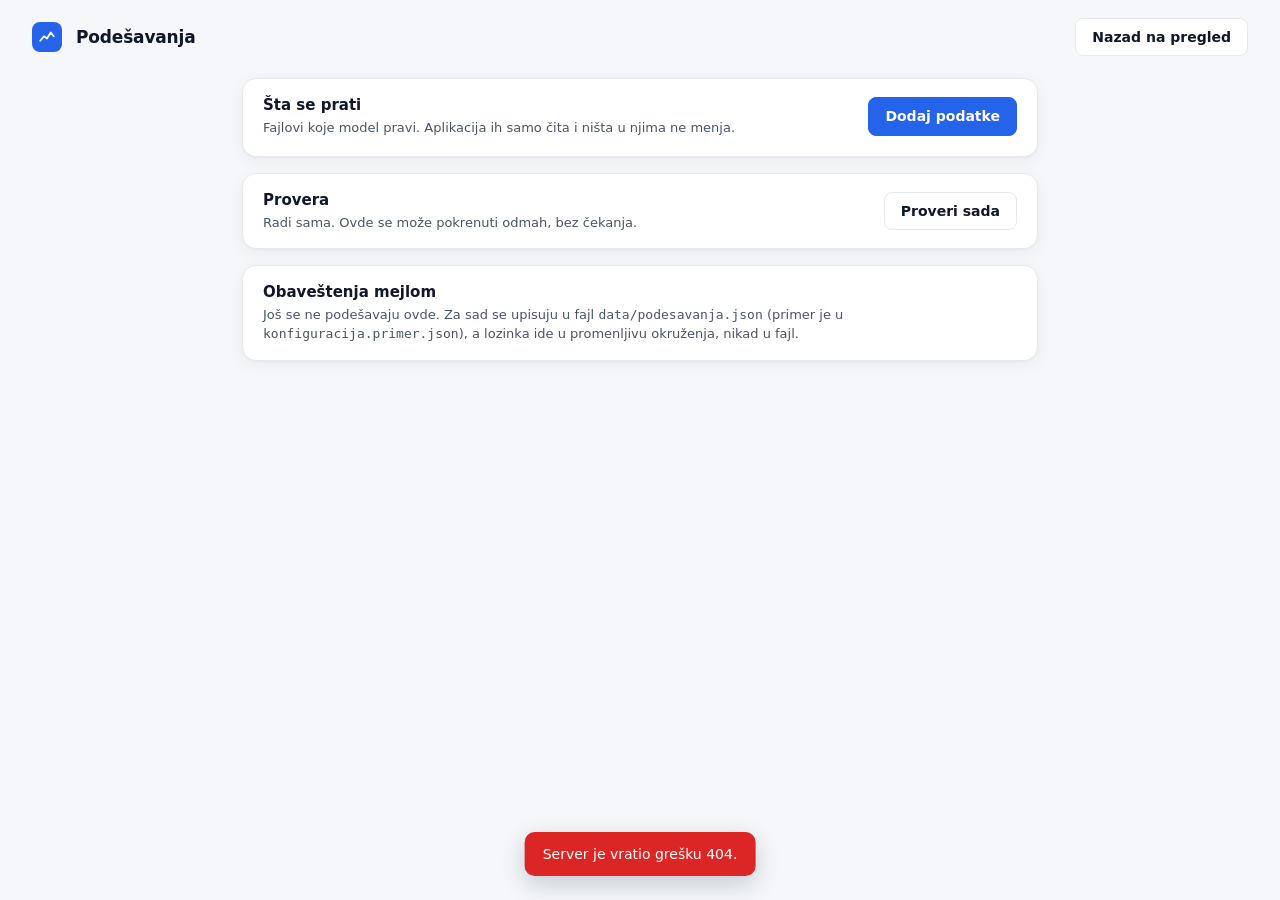
==== app/dashboard/static/podesavanja.html @ 0b0ce498 "Novi izgled" ====
<!doctype html>
<html lang="sr-Latn">
<head>
  <meta charset="utf-8">
  <meta name="viewport" content="width=device-width, initial-scale=1">
  <title>Podešavanja – Monitoring modela</title>
  <meta name="color-scheme" content="light dark">
  <link rel="icon" href="data:,">
  <link rel="stylesheet" href="stil.css">
  <script type="module" src="podesavanja.js"></script>
</head>
<body>
  <header class="vrh">
    <div class="logo" aria-hidden="true"><svg viewBox="0 0 24 24"><path d="M3 17l5-6 4 3 5-8 4 5"/></svg></div>
    <h1>Podešavanja</h1>
    <a class="dugme dugme--tiho" href="./">Nazad na pregled</a>
  </header>

  <main class="sadrzaj sadrzaj--usko" id="sadrzaj">
    <section class="ploca">
      <div class="ploca__glava">
        <div>
          <h2>Šta se prati</h2>
          <p class="ploca__opis">Fajlovi koje model pravi. Aplikacija ih samo čita i ništa u njima ne menja.</p>
        </div>
        <button type="button" class="dugme desno" id="dodaj">Dodaj podatke</button>
      </div>
      <ul class="praceno__lista" id="praceno-lista"></ul>
    </section>

    <section class="ploca">
      <div class="ploca__glava">
        <div>
          <h2>Provera</h2>
          <p class="ploca__opis" id="provera-opis">Radi sama. Ovde se može pokrenuti odmah, bez čekanja.</p>
        </div>
        <button type="button" class="dugme dugme--tiho desno" id="proveri">Proveri sada</button>
      </div>
      <div class="razmak"></div>
    </section>

    <section class="ploca">
      <div class="ploca__glava">
        <div>
          <h2>Obaveštenja mejlom</h2>
          <p class="ploca__opis">Još se ne podešavaju ovde. Za sad se upisuju u fajl <code>data/podesavanja.json</code>
            (primer je u <code>konfiguracija.primer.json</code>), a lozinka ide u promenljivu okruženja, nikad u fajl.</p>
        </div>
      </div>
      <div class="razmak"></div>
    </section>
  </main>

  <dialog class="dijalog" id="dijalog" aria-labelledby="dijalog-naslov">
    <form method="dialog" class="dijalog__sadrzaj" id="dijalog-forma">
      <div class="dijalog__glava">
        <h2 id="dijalog-naslov">Dodaj podatke</h2>
        <button type="button" class="dugme dugme--tiho dugme--malo" id="dijalog-zatvori" aria-label="Zatvori">✕</button>
      </div>
      <div id="dijalog-telo"></div>
    </form>
  </dialog>

  <div class="oblacic" id="tooltip" role="tooltip" hidden></div>
  <div class="obavestenje" id="obavestenje" role="status" aria-live="polite" hidden></div>
</body>
</html>
---- app/dashboard/static/stil.css ----
/*
 * Izgled: svetao i čist. Plava je boja aplikacije (dugmad, linija modela);
 * zelena, žuta i crvena znače SAMO stanje (u redu, problem, hitno), da se
 * na prvi pogled vidi šta je bitno. Tamna tema se uključuje sama, po
 * podešavanju računara.
 */

:root {
  --pozadina: #f5f7fa;
  --kartica: #ffffff;
  --ivica: #e6e9ef;
  --mreza: #eef1f5;
  --tekst: #0f172a;
  --tekst-2: #475569;
  --tekst-3: #8391a5;
  --plava: #2563eb;
  --plava-jaka: #1d4ed8;
  --plava-svetla: #eff4ff;
  --zelena: #16a34a;
  --zelena-svetla: #ecfdf3;
  --zelena-ivica: #bbf7d0;
  --zuta: #d97706;
  --zuta-svetla: #fff7e8;
  --zuta-ivica: #fcd9a0;
  --crvena: #dc2626;
  --crvena-svetla: #fef2f2;
  --crvena-ivica: #fecaca;
  --siva-znak: #cbd5e1;
  --tamna-oznaka: #0f172a;
  --senka: 0 1px 2px rgba(15, 23, 42, 0.04), 0 4px 16px rgba(15, 23, 42, 0.05);
  --font: "Inter", system-ui, -apple-system, "Segoe UI", Roboto, sans-serif;
  --mono: ui-monospace, "SF Mono", Menlo, Consolas, monospace;
  --kat-1: #2563eb; --kat-2: #93c5fd; --kat-3: #0f766e; --kat-4: #cbd5e1;
  color-scheme: light;
}

@media (prefers-color-scheme: dark) {
  :root {
    --pozadina: #0b1120;
    --kartica: #111827;
    --ivica: #1f2a3c;
    --mreza: #1a2333;
    --tekst: #e5e9f0;
    --tekst-2: #a3adbd;
    --tekst-3: #6b778a;
    --plava: #4f8bff;
    --plava-jaka: #6d9fff;
    --plava-svetla: #15223d;
    --zelena: #22c55e;
    --zelena-svetla: #0f2219;
    --zelena-ivica: #1d4a30;
    --zuta: #f59e0b;
    --zuta-svetla: #251c0c;
    --zuta-ivica: #5a4217;
    --crvena: #f05252;
    --crvena-svetla: #2a1414;
    --crvena-ivica: #5c2323;
    --siva-znak: #3a465a;
    --tamna-oznaka: #e5e9f0;
    --senka: none;
    --kat-1: #4f8bff; --kat-2: #1e3a6b; --kat-3: #2dd4bf; --kat-4: #3a465a;
    color-scheme: dark;
  }
}

* { box-sizing: border-box; }
html { -webkit-text-size-adjust: 100%; }
body {
  margin: 0;
  background: var(--pozadina);
  color: var(--tekst);
  font: 15px/1.45 var(--font);
  -webkit-font-smoothing: antialiased;
}
h1, h2, h3, p { margin: 0; }
button, input, select { font: inherit; color: inherit; }
a { color: var(--plava); }
code { font: 13px var(--mono); }
:focus-visible { outline: 2px solid var(--plava); outline-offset: 2px; }
[hidden] { display: none !important; }

/* ---------- zaglavlje ---------- */

.vrh {
  display: flex;
  align-items: center;
  gap: 14px;
  max-width: 1280px;
  margin: 0 auto;
  padding: 18px 32px;
}
.vrh h1 { font-size: 17px; font-weight: 650; letter-spacing: -0.01em; }
.logo {
  width: 30px; height: 30px; flex: none;
  border-radius: 8px;
  background: var(--plava);
  display: grid; place-items: center;
}
.logo svg, .prazno-stanje__ikona svg {
  width: 18px; height: 18px;
  fill: none; stroke: #fff; stroke-width: 2.4; stroke-linecap: round; stroke-linejoin: round;
}
.vrh__status {
  margin-left: auto;
  display: flex; align-items: center; gap: 8px;
  color: var(--tekst-2); font-size: 13px;
}
.vrh > .dugme { margin-left: auto; }
.zupcanik {
  width: 38px; height: 38px; flex: none;
  border: 1px solid var(--ivica); border-radius: 10px;
  background: var(--kartica);
  display: grid; place-items: center;
  color: var(--tekst-2);
}
.zupcanik:hover { color: var(--tekst); border-color: var(--tekst-3); }
.zupcanik svg { width: 19px; height: 19px; fill: none; stroke: currentColor; stroke-width: 1.8; }

.tacka { display: inline-block; width: 8px; height: 8px; border-radius: 50%; flex: none; background: var(--siva-znak); }
.tacka--zivo { background: var(--zelena); box-shadow: 0 0 0 4px var(--zelena-svetla); }
.tacka--ok { background: var(--zelena); }
.tacka--info { background: var(--zelena); }
.tacka--upozorenje { background: var(--zuta); }
.tacka--kriticno { background: var(--crvena); }

.sadrzaj { max-width: 1280px; margin: 0 auto; padding: 4px 32px 48px; }
.sadrzaj--usko { max-width: 860px; }

/* ---------- pločice ---------- */

.plocice {
  display: grid;
  grid-template-columns: 1.25fr 1fr 1fr;
  gap: 16px;
  margin-bottom: 16px;
}
.plocica {
  position: relative;
  min-height: 124px;
  padding: 18px 20px;
  background: var(--kartica);
  border: 1px solid var(--ivica);
  border-radius: 14px;
  box-shadow: var(--senka);
}
.plocica__naziv { color: var(--tekst-2); font-size: 13px; font-weight: 500; }
.plocica__broj {
  margin: 4px 0 2px;
  font-size: 30px; font-weight: 700; line-height: 1.1; letter-spacing: -0.02em;
  font-variant-numeric: tabular-nums;
}
.plocica__broj .jedinica { margin-left: 2px; font-size: 18px; font-weight: 600; color: var(--tekst-2); }
.plocica__opis { color: var(--tekst-2); font-size: 13px; }
.plocica__opis--slabo { color: var(--tekst-3); }
.plocica__grafik { position: absolute; right: 18px; bottom: 16px; width: 120px; height: 34px; }

.plocica--stanje { display: flex; align-items: center; gap: 18px; }
.lampa {
  width: 58px; height: 58px; flex: none;
  border-radius: 50%;
  display: grid; place-items: center;
  background: var(--zelena);
  color: #fff;
  font: 700 30px/1 var(--font);
  box-shadow: 0 0 0 7px var(--zelena-svetla);
}
.lampa svg { width: 30px; height: 30px; fill: none; stroke: #fff; stroke-width: 2.6; stroke-linecap: round; stroke-linejoin: round; }
.plocica--ok { background: linear-gradient(0deg, var(--zelena-svetla), var(--kartica)); border-color: var(--zelena-ivica); }
.plocica--upozorenje { background: linear-gradient(0deg, var(--zuta-svetla), var(--kartica)); border-color: var(--zuta-ivica); }
.plocica--upozorenje .lampa { background: var(--zuta); box-shadow: 0 0 0 7px var(--zuta-ivica); }
.plocica--kriticno { background: linear-gradient(0deg, var(--crvena-svetla), var(--kartica)); border-color: var(--crvena-ivica); }
.plocica--kriticno .lampa { background: var(--crvena); box-shadow: 0 0 0 7px var(--crvena-ivica); }
.plocica--preko .plocica__opis:not(.plocica__opis--slabo) { color: var(--zuta); font-weight: 600; }

.mini { width: 100%; height: 100%; overflow: visible; }
.mini__linija { fill: none; stroke: var(--plava); stroke-width: 2; stroke-linecap: round; stroke-linejoin: round; }
.mini__linija--preko { stroke: var(--zuta); }
.mini__granica { stroke: var(--tekst-3); stroke-width: 1; stroke-dasharray: 3 3; opacity: 0.6; }

/* ---------- ploče ---------- */

.glavno {
  display: grid;
  grid-template-columns: minmax(0, 1fr) 340px;
  gap: 16px;
  align-items: start;
}
.ploca {
  background: var(--kartica);
  border: 1px solid var(--ivica);
  border-radius: 14px;
  box-shadow: var(--senka);
}
.ploca + .ploca { margin-top: 16px; }
.glavno .ploca + .ploca { margin-top: 0; }
.ploca__glava {
  display: flex; align-items: center; flex-wrap: wrap; gap: 10px 12px;
  padding: 16px 20px 8px;
}
.ploca__glava h2 { font-size: 15px; font-weight: 650; }
.ploca__opis { margin-top: 2px; color: var(--tekst-2); font-size: 13px; }
.znacka {
  margin-left: auto;
  padding: 2px 9px;
  border-radius: 99px;
  background: var(--pozadina);
  color: var(--tekst-2);
  font-size: 12px;
}

/* tabovi modela, izvor, period */
.tabovi { display: flex; flex-wrap: wrap; gap: 4px; padding: 4px; border-radius: 10px; background: var(--pozadina); }
.tab {
  display: flex; align-items: center; gap: 7px;
  padding: 6px 12px;
  border: 0; border-radius: 7px;
  background: none;
  color: var(--tekst-2); font-size: 14px; font-weight: 500;
  cursor: pointer;
}
.tab:hover { color: var(--tekst); }
.tab[aria-pressed="true"] { background: var(--kartica); color: var(--tekst); box-shadow: 0 1px 3px rgba(15, 23, 42, 0.12); }
.izvor-izbor { display: flex; align-items: center; gap: 8px; color: var(--tekst-2); font-size: 13px; }
.izvor-izbor select, .polje select, .polje input[type="text"] {
  padding: 6px 10px;
  border: 1px solid var(--ivica); border-radius: 8px;
  background: var(--kartica);
  font-size: 14px;
}
.period { margin-left: auto; display: flex; flex-wrap: wrap; gap: 2px; }
.period button {
  padding: 5px 10px;
  border: 0; border-radius: 7px;
  background: none;
  color: var(--tekst-2); font-size: 13px;
  cursor: pointer;
}
.period button:hover { color: var(--tekst); }
.period button[aria-pressed="true"] { background: var(--plava-svetla); color: var(--plava); font-weight: 600; }

.poslednje { display: flex; align-items: baseline; flex-wrap: wrap; gap: 4px 12px; padding: 6px 20px 0; }
.poslednje b { font-size: 26px; letter-spacing: -0.02em; font-variant-numeric: tabular-nums; }
.poslednje span { color: var(--tekst-2); font-size: 13px; }

/* ---------- veliki grafikon ---------- */

.grafik { padding: 4px 8px 0; min-height: 230px; }
.grafik svg { display: block; width: 100%; height: auto; touch-action: pan-y; }
.g-mreza { stroke: var(--mreza); }
.g-osa { fill: var(--tekst-3); font: 12px var(--font); font-variant-numeric: tabular-nums; }
.g-normalno { fill: var(--zelena); opacity: 0.07; }
.g-problem--upozorenje { fill: var(--zuta); opacity: 0.14; }
.g-problem--kriticno { fill: var(--crvena); opacity: 0.13; }
.g-problem--proslo { opacity: 0.06; }
.g-ispuna { fill: var(--plava); opacity: 0.07; }
.g-linija { fill: none; stroke: var(--plava); stroke-width: 2; stroke-linejoin: round; stroke-linecap: round; }
.g-stvarno { fill: none; stroke: var(--tekst-3); stroke-width: 1.5; stroke-dasharray: 4 3; }
.g-neobicna { fill: var(--kartica); stroke: var(--zuta); stroke-width: 2.5; }
.g-greska { stroke: var(--crvena); stroke-width: 2; }
.g-poslednja { fill: var(--plava); stroke: var(--kartica); stroke-width: 2; }
.g-oznaka-tacka { fill: var(--kartica); stroke: var(--zuta); stroke-width: 3; }
.g-oznaka rect { fill: var(--tamna-oznaka); }
.g-oznaka__1 { fill: var(--kartica); font: 600 12px var(--font); }
.g-oznaka__2 { fill: var(--kartica); opacity: 0.75; font: 11px var(--font); }
.g-nisan { stroke: var(--tekst-3); stroke-width: 1; stroke-dasharray: 3 3; pointer-events: none; }
.g-nisan-tacka { fill: var(--plava); stroke: var(--kartica); stroke-width: 2; pointer-events: none; }
.g-kat--1 { fill: var(--kat-1); } .g-kat--2 { fill: var(--kat-2); } .g-kat--3 { fill: var(--kat-3); } .g-kat--4 { fill: var(--kat-4); }

.legenda { display: flex; flex-wrap: wrap; gap: 8px 18px; padding: 4px 20px 16px; color: var(--tekst-2); font-size: 12.5px; }
.legenda span { display: flex; align-items: center; gap: 6px; }
.legenda i { display: inline-block; width: 14px; height: 10px; border-radius: 3px; }
.l-linija { background: var(--plava); height: 3px !important; }
.l-stvarno { border-top: 2px dashed var(--tekst-3); height: 0 !important; }
.l-normalno { background: var(--zelena); opacity: 0.25; }
.l-problem { background: var(--zuta); opacity: 0.4; }
.l-kat--1 { background: var(--kat-1); } .l-kat--2 { background: var(--kat-2); } .l-kat--3 { background: var(--kat-3); } .l-kat--4 { background: var(--kat-4); }

/* ---------- problemi ---------- */

.problemi { padding-bottom: 4px; }
.problemi .ploca__glava { padding-bottom: 12px; }
.problemi__podnaslov { margin: 4px 20px 10px; color: var(--tekst-3); font-size: 12.5px; font-weight: 500; }
.kartica {
  margin: 0 12px 12px;
  padding: 14px;
  border: 1px solid var(--ivica);
  border-radius: 12px;
}
.kartica--upozorenje { background: var(--zuta-svetla); border-color: var(--zuta-ivica); }
.kartica--kriticno { background: var(--crvena-svetla); border-color: var(--crvena-ivica); }
.kartica--info { background: var(--pozadina); }
.kartica--proslo, .kartica--videno { opacity: 0.8; }
.kartica--proslo h3, .kartica--videno h3 { color: var(--tekst-2); }
.kartica__glava { display: flex; align-items: center; gap: 8px; color: var(--tekst-2); font-size: 12.5px; }
.kartica__model { font-weight: 600; color: var(--tekst); overflow-wrap: anywhere; }
.kartica__kada { margin-left: auto; white-space: nowrap; }
.kartica h3 { margin: 10px 0 4px; font-size: 15px; font-weight: 650; }
.kartica p { color: var(--tekst-2); font-size: 13.5px; }
.kartica__dno { display: flex; align-items: center; flex-wrap: wrap; gap: 8px 14px; margin-top: 12px; }
.slabo { color: var(--tekst-3); font-size: 13px; }
.znak {
  width: 20px; height: 20px; flex: none;
  border-radius: 50%;
  display: grid; place-items: center;
  color: #fff; font: 700 12px/1 var(--font);
}
.znak--upozorenje { background: var(--zuta); }
.znak--kriticno { background: var(--crvena); }
.znak--info { background: var(--tekst-3); }
.znak--videno { background: var(--plava); }
.znak--proslo { background: var(--siva-znak); }
.nema-problema { padding: 10px 20px 22px; text-align: center; color: var(--tekst-2); font-size: 14px; }
.nema-problema__znak {
  display: grid; place-items: center;
  width: 40px; height: 40px; margin: 4px auto 10px;
  border-radius: 50%;
  background: var(--zelena-svetla); color: var(--zelena);
  font-weight: 700; font-size: 18px;
}

/* ---------- prazno stanje ---------- */

.prazno-stanje { max-width: 560px; margin: 40px auto; padding: 40px 32px; text-align: center; }
.prazno-stanje__ikona {
  width: 52px; height: 52px; margin: 0 auto 16px;
  border-radius: 14px; background: var(--plava);
  display: grid; place-items: center;
}
.prazno-stanje__ikona svg { width: 26px; height: 26px; }
.prazno-stanje h2 { font-size: 22px; font-weight: 700; letter-spacing: -0.01em; }
.prazno-stanje p { margin: 8px 0 20px; color: var(--tekst-2); }
.prazno-stanje .dugme { text-decoration: none; display: inline-block; }

/* ---------- dugmad ---------- */

.dugme {
  padding: 8px 16px;
  border: 1px solid var(--plava); border-radius: 8px;
  background: var(--plava);
  color: #fff; font-size: 14px; font-weight: 600;
  cursor: pointer;
  text-decoration: none;
  white-space: nowrap;
}
.dugme:hover { background: var(--plava-jaka); border-color: var(--plava-jaka); }
.dugme:disabled { opacity: 0.6; cursor: default; }
.dugme--tiho { background: var(--kartica); border-color: var(--ivica); color: var(--tekst); }
.dugme--tiho:hover { background: var(--pozadina); border-color: var(--tekst-3); }
.dugme--malo { padding: 6px 12px; font-size: 13px; }
.veza {
  padding: 0; border: 0; background: none;
  color: var(--plava); font-size: 13px; font-weight: 500;
  cursor: pointer;
}
.veza:hover { text-decoration: underline; }

/* ---------- oblačić i obaveštenje ---------- */

.oblacic {
  position: fixed; z-index: 20;
  max-width: 260px;
  padding: 9px 12px;
  border-radius: 10px;
  background: var(--tamna-oznaka); color: var(--kartica);
  font-size: 13px;
  pointer-events: none;
  box-shadow: 0 8px 24px rgba(15, 23, 42, 0.2);
}
.oblacic p { margin: 0; }
.tooltip__naslov { font-weight: 600; opacity: 0.8; font-size: 12px; }
.oblacic__vrednost { font-size: 17px; font-weight: 700; font-variant-numeric: tabular-nums; }
.oblacic__slabo { opacity: 0.7; font-size: 12px; }
.oblacic__problem { margin-top: 4px !important; color: var(--zuta); font-weight: 600; }

.obavestenje {
  position: fixed; z-index: 30; left: 50%; bottom: 24px;
  transform: translateX(-50%);
  max-width: min(560px, calc(100vw - 32px));
  padding: 12px 18px;
  border-radius: 10px;
  background: var(--tamna-oznaka); color: var(--kartica);
  font-size: 14px;
  box-shadow: 0 8px 24px rgba(15, 23, 42, 0.2);
}
.obavestenje--greska { background: var(--crvena); color: #fff; }

/* ---------- podešavanja: šta se prati ---------- */

.praceno__lista { list-style: none; margin: 0; padding: 0 20px 10px; }
.praceno__stavka {
  display: flex; align-items: center; justify-content: space-between; gap: 12px;
  padding: 12px 0;
  border-top: 1px solid var(--mreza);
  font-size: 14px;
}
.praceno__stavka > div { display: flex; flex-wrap: wrap; align-items: baseline; gap: 2px 12px; min-width: 0; }
.praceno__putanja { color: var(--tekst-3); font: 12.5px var(--mono); overflow-wrap: anywhere; }
.praceno__napomena { color: var(--tekst-2); font-size: 12.5px; padding: 1px 8px; border-radius: 99px; background: var(--pozadina); }
.praceno__lista .prazno { padding: 14px 0 8px; color: var(--tekst-2); border-top: 1px solid var(--mreza); }

/* ---------- dijalozi ---------- */

.dijalog {
  width: min(680px, calc(100vw - 32px));
  max-height: calc(100vh - 32px);
  padding: 0;
  border: 1px solid var(--ivica); border-radius: 14px;
  background: var(--kartica); color: var(--tekst);
  box-shadow: 0 24px 64px rgba(15, 23, 42, 0.25);
}
.dijalog--malo { width: min(420px, calc(100vw - 32px)); }
.dijalog::backdrop { background: rgba(15, 23, 42, 0.45); }
.dijalog__sadrzaj { margin: 0; padding: 20px 24px 24px; }
.dijalog__sadrzaj > h2, .dijalog__glava h2 { font-size: 19px; font-weight: 700; letter-spacing: -0.01em; }
.dijalog__glava { display: flex; align-items: center; justify-content: space-between; gap: 12px; margin-bottom: 10px; }
.dijalog__uvod { margin: 4px 0 14px; color: var(--tekst-2); font-size: 14.5px; }
.dijalog__uvod strong { color: var(--tekst); }
.dijalog__napomena { margin-top: 8px; color: var(--tekst-3); font-size: 13px; }
.dijalog__cekanje { margin: 28px 0; color: var(--tekst-2); text-align: center; }
.dijalog__greska {
  margin: 0 0 14px; padding: 10px 14px;
  border: 1px solid var(--crvena-ivica); border-radius: 10px;
  background: var(--crvena-svetla);
  font-size: 14px;
}
.dijalog__upozorenja {
  margin: 0 0 16px; padding: 10px 14px 10px 30px;
  border: 1px solid var(--zuta-ivica); border-radius: 10px;
  background: var(--zuta-svetla);
  font-size: 13.5px;
}
.dijalog__upozorenja li + li { margin-top: 4px; }
.dijalog__dugmad { display: flex; justify-content: flex-end; gap: 8px; margin-top: 20px; }

.ubaci {
  position: relative;
  display: flex; flex-direction: column; align-items: center; gap: 4px;
  padding: 28px 16px;
  border: 2px dashed var(--ivica); border-radius: 12px;
  text-align: center;
  cursor: pointer;
}
.ubaci:hover, .ubaci--preko { border-color: var(--plava); background: var(--plava-svetla); }
.ubaci:focus-within { outline: 2px solid var(--plava); outline-offset: 2px; }
.ubaci input { position: absolute; width: 1px; height: 1px; opacity: 0; }
.ubaci__ikona { color: var(--plava); font-size: 26px; line-height: 1; }
.ubaci__tekst { font-weight: 600; }
.ubaci__malo { color: var(--tekst-3); font-size: 13px; }
.ili { margin: 12px 0; text-align: center; color: var(--tekst-3); font-size: 13px; }

.polja { display: grid; gap: 10px; margin-bottom: 14px; }
.polje { display: grid; gap: 4px; font-size: 14px; }
.polje > span:first-child { color: var(--tekst-2); font-size: 13px; }
.polje input[type="text"], .polje select { width: 100%; }
.polje__red { display: flex; gap: 8px; }
.polje__red input { flex: 1; }
.polje--izbor { grid-template-columns: minmax(150px, 1fr) minmax(0, 2fr); align-items: center; }
.polje--kvadratic { grid-template-columns: auto 1fr; align-items: start; gap: 10px; margin-top: 12px; }
.polje--kvadratic input { margin-top: 3px; }
.polje__malo { display: block; color: var(--tekst-3); font-size: 13px; }
.oblik { display: grid; gap: 6px; margin: 0 0 12px; padding: 10px 14px; border: 1px solid var(--ivica); border-radius: 10px; }
.oblik legend { padding: 0 4px; color: var(--tekst-2); font-size: 13px; }
.deo-oblika { margin-bottom: 12px; }
.kolone-izbor { display: grid; grid-template-columns: repeat(auto-fill, minmax(190px, 1fr)); gap: 4px 12px; margin-top: 8px; }
.kolone-izbor__stavka { display: flex; align-items: center; gap: 6px; min-width: 0; font-size: 14px; }
.kolone-izbor__stavka > span:first-of-type { overflow: hidden; text-overflow: ellipsis; white-space: nowrap; }
.kolone-izbor__malo { color: var(--tekst-3); font-size: 12px; white-space: nowrap; }

/* ---------- telefon i uži ekrani ---------- */

@media (max-width: 1000px) {
  .glavno { grid-template-columns: minmax(0, 1fr); }
}

@media (max-width: 760px) {
  .vrh { padding: 14px 16px; gap: 10px; }
  .vrh__status { font-size: 0; gap: 0; }
  .sadrzaj { padding: 4px 16px 32px; }
  .plocice { grid-template-columns: 1fr 1fr; gap: 10px; }
  .plocica--stanje { grid-column: 1 / -1; }
  .plocica { min-height: 0; padding: 14px 16px; }
  .plocica__broj { font-size: 24px; }
  .plocica__grafik { display: none; }
  .ploca__glava { padding: 12px 12px 6px; }
  .period { margin-left: 0; }
  .poslednje { padding: 4px 12px 0; }
  .grafik { padding: 4px 2px 0; }
  .legenda { padding: 4px 12px 12px; }
  .polje--izbor { grid-template-columns: 1fr; }
  .dijalog__sadrzaj { padding: 16px 18px 20px; }
}

@media (prefers-reduced-motion: no-preference) {
  .dugme, .tab, .period button { transition: background-color 0.15s, color 0.15s, border-color 0.15s; }
}

.desno { margin-left: auto; }
.razmak { height: 8px; }

/* Na širokom ekranu spisak problema ne izlazi ispod grafikona: lista se pomera unutar kolone. */
@media (min-width: 1001px) {
  .problemi { position: sticky; top: 16px; display: flex; flex-direction: column; max-height: calc(100vh - 32px); }
  #lista-problema { overflow-y: auto; min-height: 0; padding-bottom: 4px; }
}
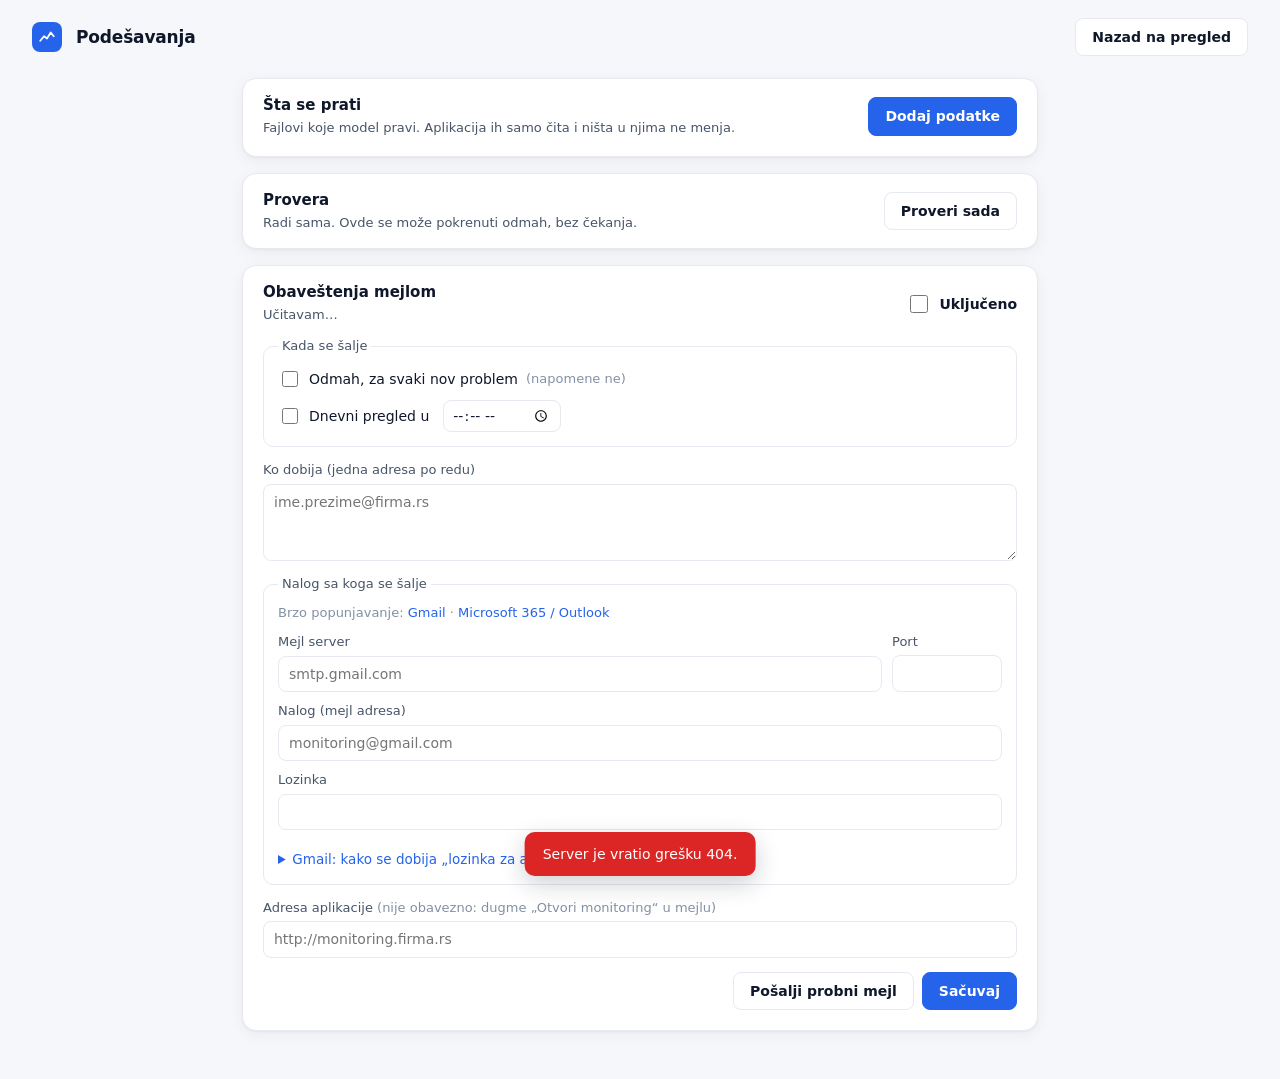
==== commit 1bbbebca: "Obavestavanje o problemima i slanje dnevnog izvestaja putem mejla" ====
--- a/app/dashboard/static/podesavanja.html
+++ b/app/dashboard/static/podesavanja.html
@@ -39,15 +39,84 @@
       <div class="razmak"></div>
     </section>
 
-    <section class="ploca">
+    <section class="ploca" id="demo" aria-labelledby="demo-naslov" hidden>
       <div class="ploca__glava">
         <div>
-          <h2>Obaveštenja mejlom</h2>
-          <p class="ploca__opis">Još se ne podešavaju ovde. Za sad se upisuju u fajl <code>data/podesavanja.json</code>
-            (primer je u <code>konfiguracija.primer.json</code>), a lozinka ide u promenljivu okruženja, nikad u fajl.</p>
+          <h2 id="demo-naslov">Probni problem</h2>
+          <p class="ploca__opis">Samo uz probne podatke. Model „odjednom“ pogreši, provera to odmah nađe i, ako su obaveštenja uključena, stiže mejl.</p>
         </div>
       </div>
-      <div class="razmak"></div>
+      <div class="demo__red">
+        <select id="demo-vrsta" aria-label="Vrsta problema">
+          <option value="neobicna">Peć 1 vrati nemoguću vrednost</option>
+          <option value="greska">Model za potrošnju javi grešku</option>
+        </select>
+        <button type="button" class="dugme" id="demo-dugme">Napravi problem sada</button>
+      </div>
+      <p class="dijalog__napomena" id="demo-rezultat"></p>
+    </section>
+
+    <section class="ploca" aria-labelledby="mejl-naslov">
+      <div class="ploca__glava">
+        <div>
+          <h2 id="mejl-naslov">Obaveštenja mejlom</h2>
+          <p class="ploca__opis" id="mejl-stanje">Učitavam…</p>
+        </div>
+        <label class="prekidac desno">
+          <input type="checkbox" id="mejl-ukljuceno">
+          <span>Uključeno</span>
+        </label>
+      </div>
+
+      <form class="mejl" id="mejl-forma" novalidate>
+        <p class="mejl__greska" id="mejl-greska" role="alert" hidden></p>
+
+        <fieldset class="mejl__deo">
+          <legend>Kada se šalje</legend>
+          <label class="kvadratic"><input type="checkbox" id="mejl-odmah"> Odmah, za svaki nov problem <span class="slabo">(napomene ne)</span></label>
+          <label class="kvadratic"><input type="checkbox" id="mejl-dnevni"> Dnevni pregled u
+            <input type="time" id="mejl-sat" step="60" class="mejl__sat"></label>
+        </fieldset>
+
+        <label class="polje">
+          <span>Ko dobija (jedna adresa po redu)</span>
+          <textarea id="mejl-za" rows="3" maxlength="2000" spellcheck="false" placeholder="ime.prezime@firma.rs"></textarea>
+        </label>
+
+        <fieldset class="mejl__deo">
+          <legend>Nalog sa koga se šalje</legend>
+          <p class="slabo mejl__brzo">Brzo popunjavanje: <button type="button" class="veza" id="mejl-gmail">Gmail</button>
+            · <button type="button" class="veza" id="mejl-outlook">Microsoft 365 / Outlook</button></p>
+          <div class="mejl__red">
+            <label class="polje"><span>Mejl server</span><input type="text" id="mejl-server" maxlength="253" spellcheck="false" placeholder="smtp.gmail.com"></label>
+            <label class="polje polje--usko"><span>Port</span><input type="number" id="mejl-port" min="1" max="65535"></label>
+          </div>
+          <label class="polje"><span>Nalog (mejl adresa)</span><input type="email" id="mejl-korisnik" maxlength="254" autocomplete="off" spellcheck="false" placeholder="monitoring@gmail.com"></label>
+          <label class="polje"><span>Lozinka</span>
+            <input type="password" id="mejl-lozinka" maxlength="512" autocomplete="new-password" spellcheck="false">
+          </label>
+          <p class="slabo" id="mejl-lozinka-opis"></p>
+          <details class="mejl__pomoc">
+            <summary>Gmail: kako se dobija „lozinka za aplikaciju“</summary>
+            <ol>
+              <li>Na Google nalogu mora biti uključena dvostepena prijava (Bezbednost → Dvostepena verifikacija).</li>
+              <li>Otvorite myaccount.google.com/apppasswords, upišite ime (npr. „Monitoring“) i kliknite Napravi.</li>
+              <li>Prepišite 16 slova koja Google pokaže u polje Lozinka iznad. Obična lozinka naloga ne radi.</li>
+            </ol>
+            <p>Gmail je za probu. Podatke firme ne bi trebalo slati preko privatnog naloga: za pravi rad pitajte IT za firmin mejl nalog.</p>
+          </details>
+        </fieldset>
+
+        <label class="polje">
+          <span>Adresa aplikacije <span class="slabo">(nije obavezno: dugme „Otvori monitoring“ u mejlu)</span></span>
+          <input type="url" id="mejl-adresa" maxlength="300" spellcheck="false" placeholder="http://monitoring.firma.rs">
+        </label>
+
+        <div class="mejl__dugmad">
+          <button type="button" class="dugme dugme--tiho" id="mejl-proba">Pošalji probni mejl</button>
+          <button type="submit" class="dugme" id="mejl-sacuvaj">Sačuvaj</button>
+        </div>
+      </form>
     </section>
   </main>
 
--- a/app/dashboard/static/stil.css
+++ b/app/dashboard/static/stil.css
@@ -416,6 +416,8 @@
 .dijalog__uvod { margin: 4px 0 14px; color: var(--tekst-2); font-size: 14.5px; }
 .dijalog__uvod strong { color: var(--tekst); }
 .dijalog__napomena { margin-top: 8px; color: var(--tekst-3); font-size: 13px; }
+.dijalog__sadrzaj .polje + .polje { margin-top: 12px; }
+.polje textarea { resize: vertical; font: inherit; }
 .dijalog__cekanje { margin: 28px 0; color: var(--tekst-2); text-align: center; }
 .dijalog__greska {
   margin: 0 0 14px; padding: 10px 14px;
@@ -502,3 +504,44 @@
   .problemi { position: sticky; top: 16px; display: flex; flex-direction: column; max-height: calc(100vh - 32px); }
   #lista-problema { overflow-y: auto; min-height: 0; padding-bottom: 4px; }
 }
+
+/* ---------- mejl (podešavanja) ---------- */
+
+.prekidac { display: flex; align-items: center; gap: 8px; font-size: 14px; font-weight: 600; cursor: pointer; }
+.prekidac input { width: 18px; height: 18px; accent-color: var(--plava); }
+.mejl { display: grid; gap: 14px; padding: 4px 20px 20px; }
+.mejl__greska {
+  padding: 10px 14px;
+  border: 1px solid var(--crvena-ivica); border-radius: 10px;
+  background: var(--crvena-svetla);
+  font-size: 14px;
+}
+.mejl__deo { display: grid; gap: 10px; margin: 0; padding: 12px 14px 14px; border: 1px solid var(--ivica); border-radius: 10px; }
+.mejl__deo legend { padding: 0 4px; color: var(--tekst-2); font-size: 13px; }
+.mejl__red { display: grid; grid-template-columns: 1fr 110px; gap: 10px; }
+.mejl__sat { margin-left: 6px; padding: 4px 8px; border: 1px solid var(--ivica); border-radius: 8px; background: var(--kartica); }
+.mejl__brzo { margin-top: -2px; }
+.mejl__dugmad { display: flex; justify-content: flex-end; flex-wrap: wrap; gap: 8px; }
+.mejl__pomoc { color: var(--tekst-2); font-size: 13.5px; }
+.mejl__pomoc summary { cursor: pointer; color: var(--plava); }
+.mejl__pomoc ol { margin: 8px 0; padding-left: 20px; }
+.mejl__pomoc li + li { margin-top: 4px; }
+.kvadratic { display: flex; align-items: center; flex-wrap: wrap; gap: 8px; font-size: 14px; }
+.kvadratic input[type="checkbox"] { width: 16px; height: 16px; accent-color: var(--plava); }
+.polje textarea, .polje input[type="email"], .polje input[type="password"], .polje input[type="number"], .polje input[type="url"] {
+  width: 100%;
+  padding: 7px 10px;
+  border: 1px solid var(--ivica); border-radius: 8px;
+  background: var(--kartica);
+  font-size: 14px;
+  resize: vertical;
+}
+@media (max-width: 760px) {
+  .mejl { padding: 4px 12px 16px; }
+  .mejl__red { grid-template-columns: 1fr 90px; }
+}
+
+/* ---------- probni problem (samo uz --demo) ---------- */
+
+.demo__red { display: flex; flex-wrap: wrap; gap: 8px; margin-top: 12px; }
+.demo__red select { flex: 1 1 240px; }
